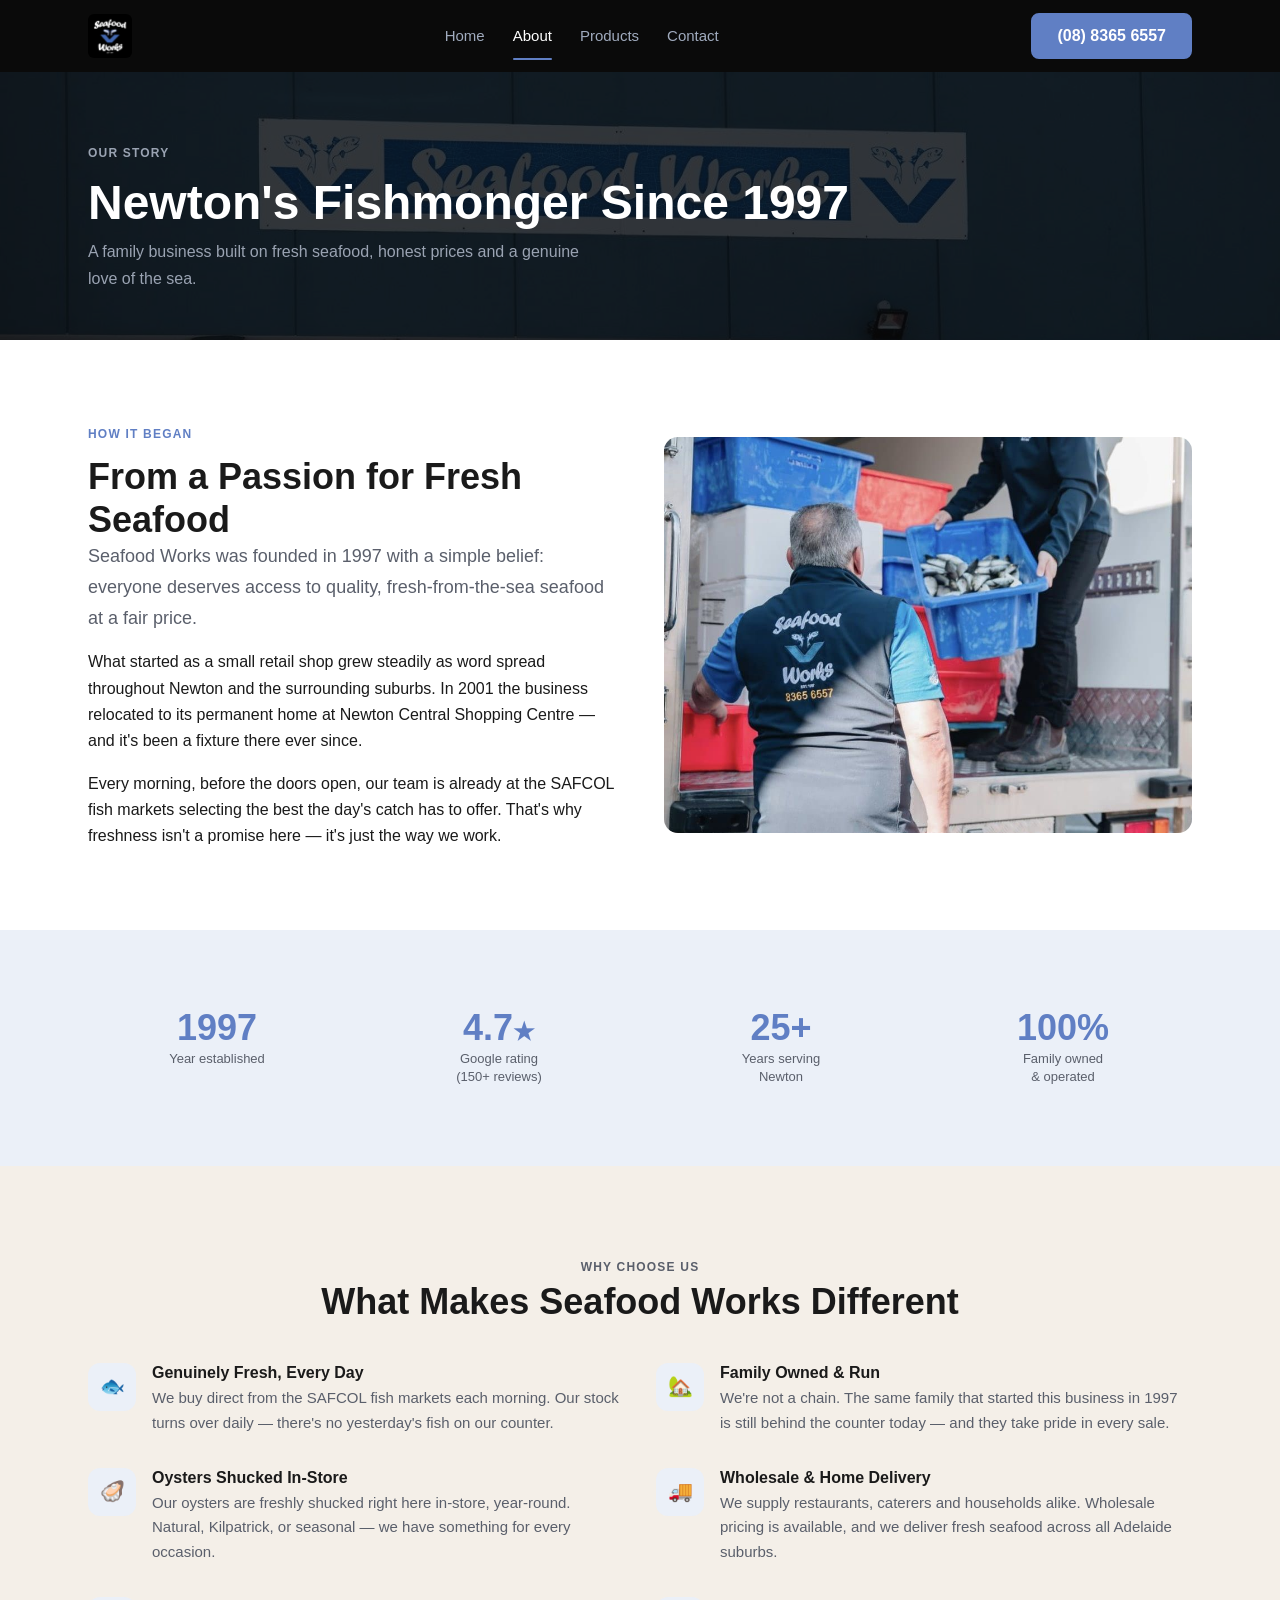
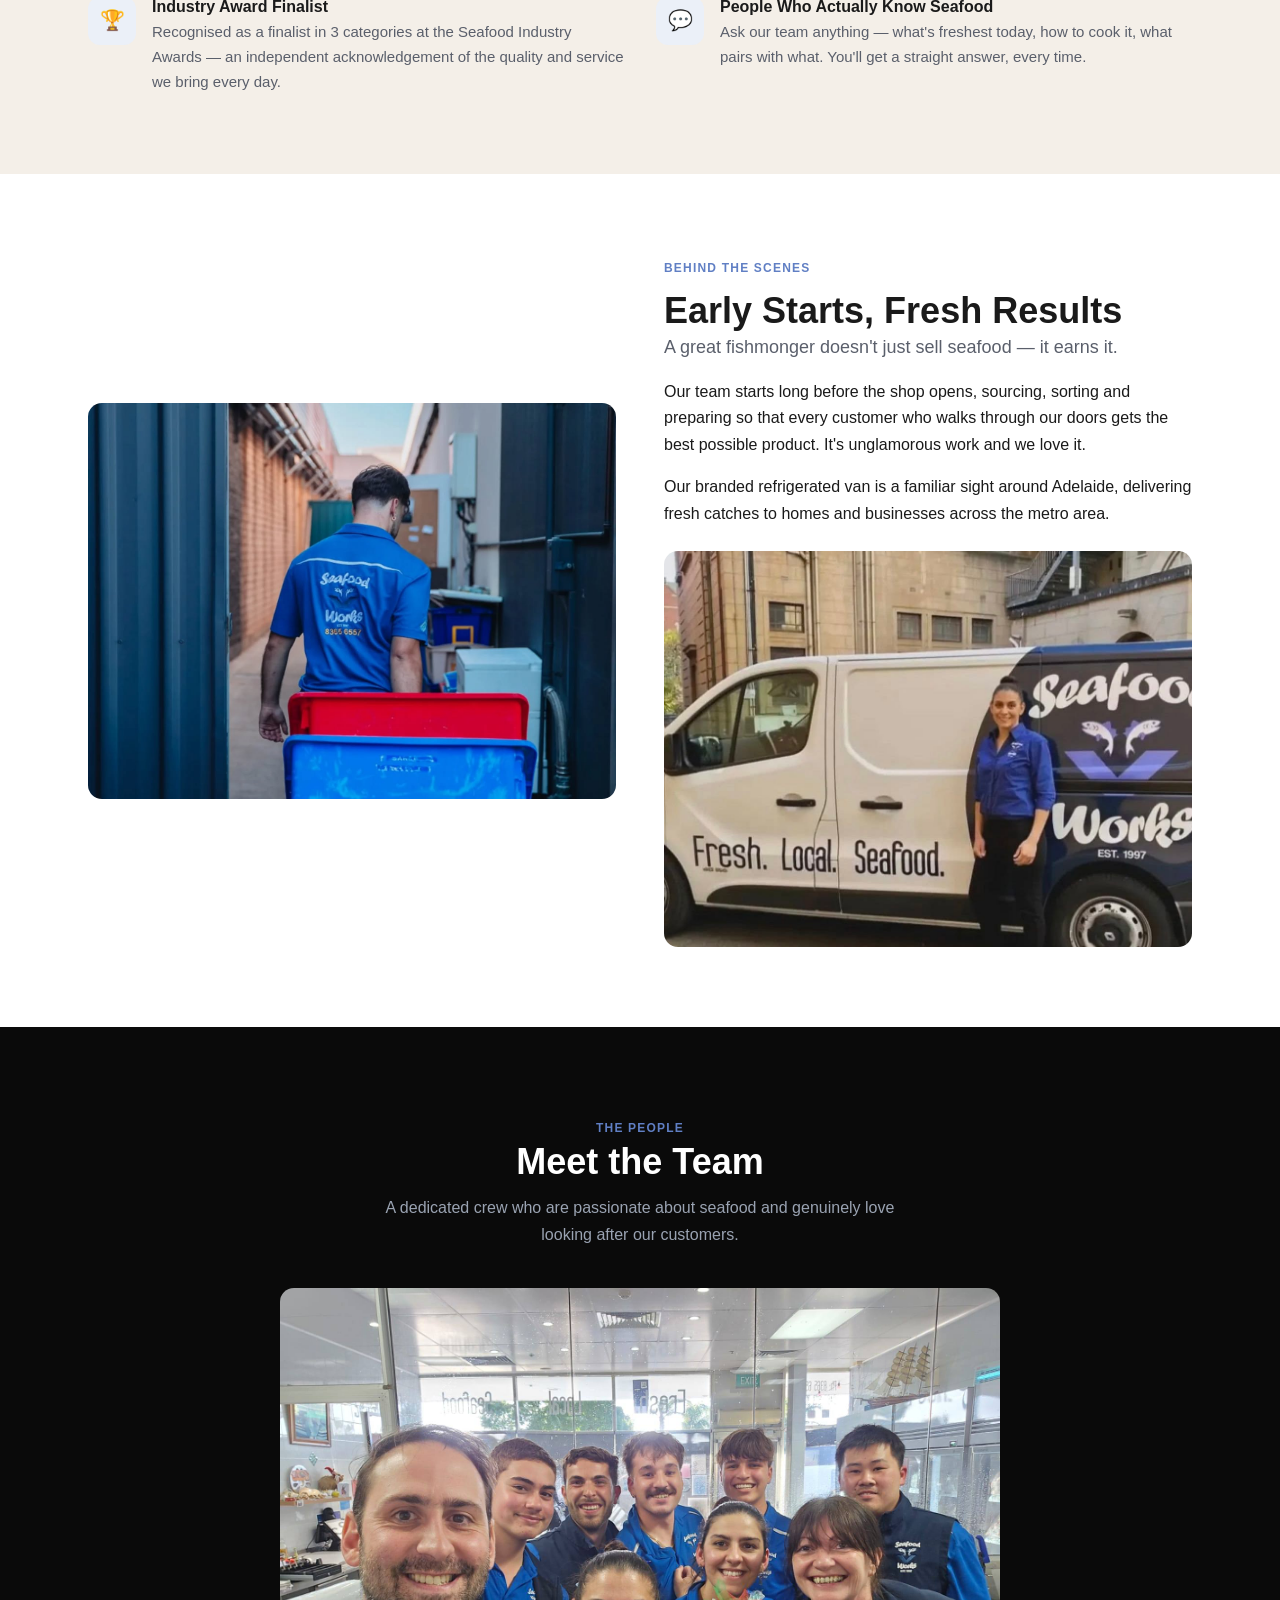
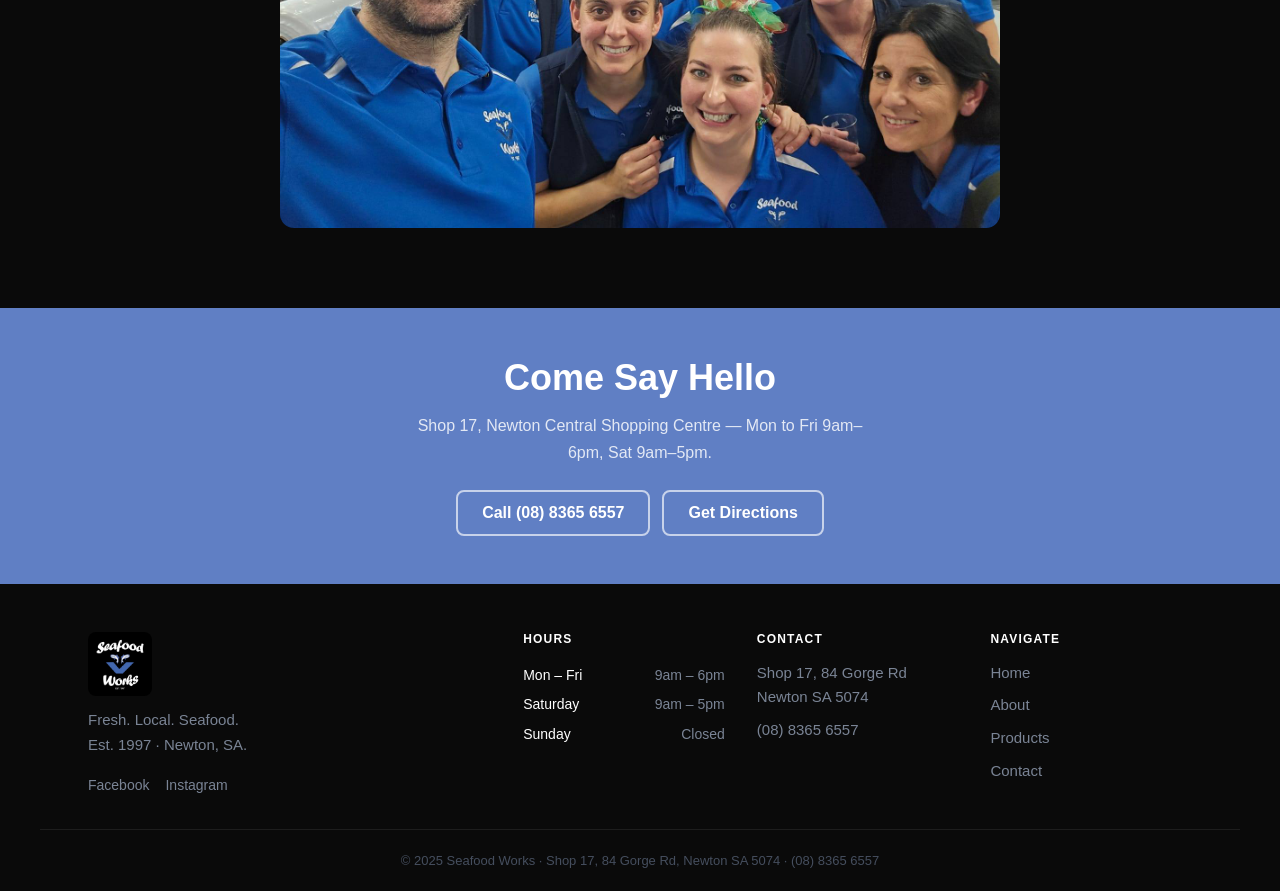
==== about.html @ 878ea4e6 "Initial build: Seafood Works static website Four-page mobile-first site (Home, About, Products, Cont" ====
<!DOCTYPE html>
<html lang="en-AU">
<head>
  <meta charset="UTF-8">
  <meta name="viewport" content="width=device-width, initial-scale=1">
  <title>About Us | Seafood Works Newton SA</title>
  <meta name="description" content="Family-owned and run since 1997, Seafood Works has been Newton's trusted fishmonger for over 25 years. Meet the team behind the fresh catch.">

  <!-- Open Graph -->
  <meta property="og:type"        content="website">
  <meta property="og:locale"      content="en_AU">
  <meta property="og:title"       content="About Seafood Works | Newton's Family Fishmonger Since 1997">
  <meta property="og:description" content="Family-owned and run since 1997. Seafood Works has been Newton's trusted fishmonger for over 25 years — fresh, local, and proud of it.">
  <meta property="og:image"       content="images/team-photo.jpg">
  <meta property="og:url"         content="https://TODO-GITHUB-PAGES-URL/about.html"><!-- TODO: update -->
  <meta name="twitter:card"       content="summary_large_image">

  <link rel="icon" type="image/jpeg" href="images/logo.jpg">
  <link rel="canonical"           href="https://TODO-GITHUB-PAGES-URL/about.html"><!-- TODO: update -->
  <link rel="stylesheet"          href="styles.css">
</head>
<body>

  <a class="skip-link" href="#main-content">Skip to main content</a>

  <!-- ===================== HEADER ===================== -->
  <header class="site-header" id="site-header">
    <div class="container header-inner">

      <a href="index.html" class="logo-link" aria-label="Seafood Works — home">
        <img src="images/logo.jpg" alt="Seafood Works" class="site-logo" width="44" height="44">
      </a>

      <nav class="site-nav" id="site-nav" aria-label="Main navigation">
        <ul class="nav-list">
          <li><a href="index.html"    class="nav-link">Home</a></li>
          <li><a href="about.html"    class="nav-link" aria-current="page">About</a></li>
          <li><a href="products.html" class="nav-link">Products</a></li>
          <li><a href="contact.html"  class="nav-link">Contact</a></li>
        </ul>
      </nav>

      <a href="tel:+61883656557" class="btn-call-header" aria-label="Call Seafood Works">Call</a>

      <button class="hamburger" id="hamburger"
              aria-controls="site-nav" aria-expanded="false" aria-label="Open menu">
        <span class="hamburger-bar" aria-hidden="true"></span>
        <span class="hamburger-bar" aria-hidden="true"></span>
        <span class="hamburger-bar" aria-hidden="true"></span>
      </button>

      <a href="tel:+61883656557" class="btn btn-primary btn-call-desktop">(08) 8365 6557</a>

    </div>
  </header>

  <!-- ===================== MAIN ===================== -->
  <main id="main-content">

    <!-- PAGE HERO -->
    <section class="page-hero" aria-labelledby="page-heading">
      <div class="page-hero-bg"
           style="background-image:url('images/shopfront.jpg');"
           role="img" aria-label="Seafood Works shopfront at Newton Central Shopping Centre"></div>
      <div class="container page-hero-content">
        <p class="eyebrow">Our story</p>
        <h1 id="page-heading">Newton's Fishmonger Since 1997</h1>
        <p>A family business built on fresh seafood, honest prices and a genuine love of the sea.</p>
      </div>
    </section>

    <!-- OUR STORY -->
    <section class="section" aria-labelledby="story-heading">
      <div class="container">
        <div class="story-grid">

          <div>
            <p class="eyebrow">How it began</p>
            <h2 id="story-heading">From a Passion for Fresh Seafood</h2>
            <p class="lead">Seafood Works was founded in 1997 with a simple belief: everyone deserves access to quality, fresh-from-the-sea seafood at a fair price.</p>
            <p>What started as a small retail shop grew steadily as word spread throughout Newton and the surrounding suburbs. In 2001 the business relocated to its permanent home at Newton Central Shopping Centre — and it's been a fixture there ever since.</p>
            <p>Every morning, before the doors open, our team is already at the SAFCOL fish markets selecting the best the day's catch has to offer. That's why freshness isn't a promise here — it's just the way we work.</p>
          </div>

          <div>
            <img src="images/unloading-truck.jpg"
                 alt="Two Seafood Works team members unloading fresh seafood from the refrigerated truck early in the morning"
                 class="story-img"
                 loading="lazy" width="600" height="450">
          </div>

        </div>
      </div>
    </section>

    <!-- STATS STRIP -->
    <section class="section section--ice" aria-label="Key facts">
      <div class="container">
        <div class="stats-strip">
          <div>
            <p class="stat-number">1997</p>
            <p class="stat-label">Year established</p>
          </div>
          <div>
            <p class="stat-number">4.7<span style="font-size:1.5rem;">★</span></p>
            <p class="stat-label">Google rating<br>(150+ reviews)</p>
          </div>
          <div>
            <p class="stat-number">25+</p>
            <p class="stat-label">Years serving<br>Newton</p>
          </div>
          <div>
            <p class="stat-number">100%</p>
            <p class="stat-label">Family owned<br>&amp; operated</p>
          </div>
        </div>
      </div>
    </section>

    <!-- WHAT MAKES US DIFFERENT -->
    <section class="section section--sand" aria-labelledby="different-heading">
      <div class="container">
        <div class="section-header">
          <p class="eyebrow">Why choose us</p>
          <h2 id="different-heading">What Makes Seafood Works Different</h2>
        </div>

        <div class="feature-list">

          <div class="feature-item">
            <div class="feature-icon" aria-hidden="true">🐟</div>
            <div>
              <h3>Genuinely Fresh, Every Day</h3>
              <p>We buy direct from the SAFCOL fish markets each morning. Our stock turns over daily — there's no yesterday's fish on our counter.</p>
            </div>
          </div>

          <div class="feature-item">
            <div class="feature-icon" aria-hidden="true">🏡</div>
            <div>
              <h3>Family Owned &amp; Run</h3>
              <p>We're not a chain. The same family that started this business in 1997 is still behind the counter today — and they take pride in every sale.</p>
            </div>
          </div>

          <div class="feature-item">
            <div class="feature-icon" aria-hidden="true">🦪</div>
            <div>
              <h3>Oysters Shucked In-Store</h3>
              <p>Our oysters are freshly shucked right here in-store, year-round. Natural, Kilpatrick, or seasonal — we have something for every occasion.</p>
            </div>
          </div>

          <div class="feature-item">
            <div class="feature-icon" aria-hidden="true">🚚</div>
            <div>
              <h3>Wholesale &amp; Home Delivery</h3>
              <p>We supply restaurants, caterers and households alike. Wholesale pricing is available, and we deliver fresh seafood across all Adelaide suburbs.</p>
            </div>
          </div>

          <div class="feature-item">
            <div class="feature-icon" aria-hidden="true">🏆</div>
            <div>
              <h3>Industry Award Finalist</h3>
              <p>Recognised as a finalist in 3 categories at the Seafood Industry Awards — an independent acknowledgement of the quality and service we bring every day.</p>
            </div>
          </div>

          <div class="feature-item">
            <div class="feature-icon" aria-hidden="true">💬</div>
            <div>
              <h3>People Who Actually Know Seafood</h3>
              <p>Ask our team anything — what's freshest today, how to cook it, what pairs with what. You'll get a straight answer, every time.</p>
            </div>
          </div>

        </div>
      </div>
    </section>

    <!-- OPERATIONS PHOTOS -->
    <section class="section" aria-labelledby="operations-heading">
      <div class="container">
        <div class="story-grid">

          <div>
            <img src="images/walking-with-stock.jpeg"
                 alt="A Seafood Works team member carrying large fresh seafood stock crates through the back of the store"
                 class="story-img"
                 loading="lazy" width="600" height="600">
          </div>

          <div>
            <p class="eyebrow">Behind the scenes</p>
            <h2 id="operations-heading">Early Starts, Fresh Results</h2>
            <p class="lead">A great fishmonger doesn't just sell seafood — it earns it.</p>
            <p>Our team starts long before the shop opens, sourcing, sorting and preparing so that every customer who walks through our doors gets the best possible product. It's unglamorous work and we love it.</p>
            <p>Our branded refrigerated van is a familiar sight around Adelaide, delivering fresh catches to homes and businesses across the metro area.</p>
            <div style="margin-top:1.5rem;">
              <img src="images/work-vehicle.jpg"
                   alt="Seafood Works branded delivery van showing the Fresh. Local. Seafood. tagline, with a team member standing beside it"
                   style="border-radius:var(--r-lg);width:100%;aspect-ratio:4/3;object-fit:cover;"
                   loading="lazy" width="500" height="375">
            </div>
          </div>

        </div>
      </div>
    </section>

    <!-- TEAM -->
    <section class="section section--dark" aria-labelledby="team-heading">
      <div class="container">
        <div class="section-header">
          <p class="eyebrow" style="color:var(--blue);">The people</p>
          <h2 id="team-heading">Meet the Team</h2>
          <p>A dedicated crew who are passionate about seafood and genuinely love looking after our customers.</p>
        </div>
        <img src="images/team-photo.jpg"
             alt="The full Seafood Works team smiling together inside the shop, all wearing their blue Seafood Works uniforms"
             style="border-radius:var(--r-lg);width:100%;max-width:720px;margin-inline:auto;object-fit:cover;aspect-ratio:4/3;"
             loading="lazy" width="720" height="540">
      </div>
    </section>

    <!-- CTA -->
    <section class="cta-band" aria-labelledby="about-cta-heading">
      <div class="container">
        <h2 id="about-cta-heading">Come Say Hello</h2>
        <p>Shop 17, Newton Central Shopping Centre — Mon to Fri 9am&ndash;6pm, Sat 9am&ndash;5pm.</p>
        <div class="cta-actions">
          <a href="tel:+61883656557" class="btn btn-outline">Call (08) 8365 6557</a>
          <a href="contact.html"     class="btn btn-outline">Get Directions</a>
        </div>
      </div>
    </section>

  </main>

  <!-- ===================== FOOTER ===================== -->
  <footer class="site-footer" aria-label="Site footer">
    <div class="container footer-inner">

      <div class="footer-brand">
        <img src="images/logo.jpg" alt="Seafood Works" class="footer-logo"
             width="64" height="64" loading="lazy">
        <p class="footer-tagline">Fresh. Local. Seafood.<br>Est. 1997 &middot; Newton, SA.</p>
        <div class="footer-social">
          <a href="https://www.facebook.com/seafoodworks/"
             target="_blank" rel="noopener noreferrer"
             aria-label="Seafood Works on Facebook">Facebook</a>
          <a href="https://www.instagram.com/seafoodworksnewton/"
             target="_blank" rel="noopener noreferrer"
             aria-label="Seafood Works on Instagram">Instagram</a>
        </div>
      </div>

      <div class="footer-col">
        <h4>Hours</h4>
        <div class="footer-hours-row"><span class="fh-day">Mon &ndash; Fri</span><span class="fh-time">9am &ndash; 6pm</span></div>
        <div class="footer-hours-row"><span class="fh-day">Saturday</span><span class="fh-time">9am &ndash; 5pm</span></div>
        <div class="footer-hours-row"><span class="fh-day">Sunday</span><span class="fh-time">Closed</span></div>
      </div>

      <div class="footer-col">
        <h4>Contact</h4>
        <address>
          <a href="https://maps.google.com/?q=Shop+17,+84+Gorge+Road,+Newton+SA+5074,+Australia"
             target="_blank" rel="noopener noreferrer">
            Shop 17, 84 Gorge Rd<br>Newton SA 5074
          </a>
          <a href="tel:+61883656557" style="margin-top:.5rem;">(08) 8365 6557</a>
        </address>
      </div>

      <div class="footer-col">
        <h4>Navigate</h4>
        <ul>
          <li><a href="index.html">Home</a></li>
          <li><a href="about.html">About</a></li>
          <li><a href="products.html">Products</a></li>
          <li><a href="contact.html">Contact</a></li>
        </ul>
      </div>

    </div>
    <div class="footer-bottom">
      <div class="container">
        <p>&copy; 2025 Seafood Works &middot; Shop 17, 84 Gorge Rd, Newton SA 5074 &middot;
           <a href="tel:+61883656557" style="color:inherit;">(08) 8365 6557</a></p>
      </div>
    </div>
  </footer>

  <!-- Mobile sticky call bar -->
  <div class="mobile-cta-bar" role="complementary" aria-label="Quick call">
    <a href="tel:+61883656557" aria-label="Call Seafood Works on (08) 8365 6557">
      <svg width="18" height="18" viewBox="0 0 24 24" fill="currentColor" aria-hidden="true">
        <path d="M6.62 10.79c1.44 2.83 3.76 5.14 6.59 6.59l2.2-2.2c.27-.27.67-.36 1.02-.24 1.12.37 2.33.57 3.57.57.55 0 1 .45 1 1V20c0 .55-.45 1-1 1-9.39 0-17-7.61-17-17 0-.55.45-1 1-1h3.5c.55 0 1 .45 1 1 0 1.25.2 2.45.57 3.57.11.35.03.74-.25 1.02l-2.2 2.2z"/>
      </svg>
      Call (08)&nbsp;8365&nbsp;6557
    </a>
  </div>

  <script src="js/nav.js" defer></script>
</body>
</html>
---- styles.css ----
/* ============================================================
   Seafood Works — styles.css
   Mobile-first. Breakpoints: 768px tablet | 1024px desktop
   Brand: black #0A0A0A · blue #607FC4 · sand #F4EFE8
   ============================================================ */

/* 1. Custom properties
   ============================================================ */
:root {
  --black:      #0A0A0A;
  --blue:       #607FC4;
  --blue-dark:  #4F6BAF;
  --blue-light: #EBF0F8;
  --sand:       #F4EFE8;
  --white:      #FFFFFF;
  --text:       #1A1A1A;
  --muted:      #5A5F6B;
  --border:     #DFE3ED;

  --font: -apple-system, BlinkMacSystemFont, 'Segoe UI', Roboto, Oxygen,
          Ubuntu, Cantarell, 'Helvetica Neue', sans-serif;

  --pad:      1.25rem;
  --header-h: 60px;
  --r:        8px;
  --r-lg:     14px;
  --shadow:   0 2px 12px rgba(0,0,0,.08);
  --shadow-lg:0 8px 32px rgba(0,0,0,.14);
  --ease:     .22s ease;
}

/* 2. Reset
   ============================================================ */
*, *::before, *::after { box-sizing: border-box; margin: 0; padding: 0; }

html {
  scroll-behavior: smooth;
  -webkit-text-size-adjust: 100%;
}

body {
  font-family: var(--font);
  font-size: 1rem;        /* 16px keeps iOS from zooming on inputs */
  line-height: 1.65;
  color: var(--text);
  background: var(--white);
  padding-bottom: 68px;  /* room for mobile sticky CTA bar */
}

img     { max-width: 100%; height: auto; display: block; }
a       { color: inherit; text-decoration: none; }
ul      { list-style: none; }
address { font-style: normal; }
p       { margin-bottom: 1rem; }
p:last-child { margin-bottom: 0; }
button  { font-family: inherit; }
input, textarea, select { font-family: inherit; }

/* Skip-to-content link for keyboard users */
.skip-link {
  position: absolute;
  top: -100%;
  left: 0;
  padding: .5rem 1.25rem;
  background: var(--blue);
  color: var(--white);
  font-weight: 600;
  z-index: 300;
  border-radius: 0 0 var(--r) 0;
}
.skip-link:focus { top: 0; }

/* 3. Typography
   ============================================================ */
h1, h2, h3, h4 { line-height: 1.2; font-weight: 700; color: var(--text); }
h1 { font-size: clamp(1.75rem, 5vw,  3rem); }
h2 { font-size: clamp(1.375rem, 4vw, 2.25rem); }
h3 { font-size: clamp(1.1rem, 3vw,   1.375rem); }
h4 { font-size: 1rem; }

.lead {
  font-size: 1.125rem;
  color: var(--muted);
  line-height: 1.7;
}

/* 4. Layout
   ============================================================ */
.container {
  width: 100%;
  max-width: 1200px;
  margin-inline: auto;
  padding-inline: var(--pad);
}

.section        { padding-block: 3.5rem; }
.section--sand  { background: var(--sand); }
.section--ice   { background: var(--blue-light); }
.section--dark  { background: var(--black); color: var(--white); }
.section--dark h2,
.section--dark h3 { color: var(--white); }

.section-header   { text-align: center; margin-bottom: 2.5rem; }
.section-header p { color: var(--muted); max-width: 540px; margin: .75rem auto 0; }
.section--dark .section-header p { color: #9AA3B2; }

/* 5. Buttons
   ============================================================ */
.btn {
  display: inline-flex;
  align-items: center;
  justify-content: center;
  gap: .5rem;
  min-height: 44px;   /* Apple HIG minimum tap target */
  padding: .75rem 1.5rem;
  border-radius: var(--r);
  font: 600 1rem var(--font);
  border: 2px solid transparent;
  cursor: pointer;
  transition: background var(--ease), color var(--ease),
              border-color var(--ease), transform var(--ease);
  white-space: nowrap;
}
.btn:active { transform: scale(.97); }

.btn-primary { background: var(--blue); color: var(--white); border-color: var(--blue); }
.btn-primary:hover,
.btn-primary:focus-visible { background: var(--blue-dark); border-color: var(--blue-dark); }

.btn-outline { background: transparent; color: var(--white); border-color: rgba(255,255,255,.65); }
.btn-outline:hover,
.btn-outline:focus-visible { background: var(--white); color: var(--black); border-color: var(--white); }

.btn-outline-blue { background: transparent; color: var(--blue); border-color: var(--blue); }
.btn-outline-blue:hover,
.btn-outline-blue:focus-visible { background: var(--blue); color: var(--white); }

:focus-visible { outline: 3px solid var(--blue); outline-offset: 3px; }

/* 6. Header
   ============================================================ */
.site-header {
  position: sticky;
  top: 0;
  z-index: 200;
  height: var(--header-h);
  background: var(--black);
  display: flex;
  align-items: center;
  transition: transform .3s ease, box-shadow .3s ease;
}
.site-header.is-scrolled    { box-shadow: 0 2px 20px rgba(0,0,0,.45); }
.site-header.header-hidden  { transform: translateY(-100%); }

.header-inner {
  display: flex;
  align-items: center;
  gap: .75rem;
  height: 100%;
}

.logo-link { display: flex; align-items: center; flex-shrink: 0; }
.site-logo { height: 44px; width: 44px; object-fit: cover; border-radius: 6px; }

/* Mobile: compact "Call" button in header */
.btn-call-header {
  margin-left: auto;
  display: flex;
  align-items: center;
  min-height: 44px;
  padding: 0 .875rem;
  background: var(--blue);
  color: var(--white);
  border-radius: var(--r);
  font-weight: 700;
  font-size: .8125rem;
  white-space: nowrap;
  flex-shrink: 0;
  transition: background var(--ease);
}
.btn-call-header:hover { background: var(--blue-dark); }

/* Desktop full call button (hidden on mobile) */
.btn-call-desktop { display: none; }

/* 7. Hamburger
   ============================================================ */
.hamburger {
  display: flex;
  flex-direction: column;
  justify-content: center;
  align-items: center;
  gap: 5px;
  width: 44px;
  height: 44px;
  background: transparent;
  border: none;
  cursor: pointer;
  padding: 0;
  flex-shrink: 0;
}
.hamburger-bar {
  display: block;
  width: 22px;
  height: 2px;
  background: var(--white);
  border-radius: 2px;
  transition: transform var(--ease), opacity var(--ease);
  transform-origin: center;
}
.hamburger.is-active .hamburger-bar:nth-child(1) { transform: translateY(7px) rotate(45deg); }
.hamburger.is-active .hamburger-bar:nth-child(2) { opacity: 0; transform: scaleX(0); }
.hamburger.is-active .hamburger-bar:nth-child(3) { transform: translateY(-7px) rotate(-45deg); }

/* 8. Mobile nav overlay
   ============================================================ */
.site-nav {
  display: none;
  position: fixed;
  top: var(--header-h);
  inset-inline: 0;
  bottom: 0;
  z-index: 190;
  background: var(--black);
  flex-direction: column;
  align-items: center;
  justify-content: center;
}
.site-nav.is-open { display: flex; }
body.nav-open     { overflow: hidden; }

.nav-list {
  display: flex;
  flex-direction: column;
  align-items: center;
  width: 100%;
}
.nav-link {
  display: flex;
  align-items: center;
  justify-content: center;
  gap: .5rem;
  width: 100%;
  padding: 1.125rem 2rem;
  font-size: 1.5rem;
  font-weight: 700;
  color: #9AA8BF;
  min-height: 60px;
  transition: color var(--ease);
}
.nav-link:hover,
.nav-link[aria-current="page"] { color: var(--white); }

/* Active page dot indicator on mobile */
.nav-link[aria-current="page"]::after {
  content: '';
  display: inline-block;
  width: 6px;
  height: 6px;
  background: var(--blue);
  border-radius: 50%;
  flex-shrink: 0;
}

/* 9. Mobile sticky CTA bar
   ============================================================ */
.mobile-cta-bar {
  position: fixed;
  bottom: 0;
  inset-inline: 0;
  z-index: 180;
  background: var(--blue);
  padding: .625rem var(--pad);
  display: flex;
}
.mobile-cta-bar a {
  display: flex;
  align-items: center;
  justify-content: center;
  gap: .5rem;
  width: 100%;
  min-height: 44px;
  color: var(--white);
  font-weight: 700;
  font-size: 1rem;
}

/* 10. Home hero
   ============================================================ */
.hero {
  position: relative;
  min-height: calc(100vh - var(--header-h));
  min-height: calc(100svh - var(--header-h));
  display: flex;
  align-items: center;
  background: var(--black);
  overflow: hidden;
}
.hero-bg {
  position: absolute;
  inset: 0;
  background-size: cover;
  background-position: center top;
  background-image: url('images/posing-with-tuna.jpeg');
  opacity: .32;
}
.hero-content {
  position: relative;
  z-index: 1;
  color: var(--white);
  padding-block: 2.5rem;
}
.hero-eyebrow {
  display: inline-flex;
  align-items: center;
  gap: .625rem;
  font-size: .8125rem;
  font-weight: 700;
  letter-spacing: .1em;
  text-transform: uppercase;
  color: var(--blue);
  margin-bottom: .875rem;
}
.hero-eyebrow::before {
  content: '';
  display: block;
  width: 20px;
  height: 2px;
  background: var(--blue);
  flex-shrink: 0;
}
.hero h1    { color: var(--white); max-width: 580px; margin-bottom: .875rem; }
.hero .lead { color: #B0BDD4; max-width: 500px; margin-bottom: 1.75rem; }

.hero-actions             { display: flex; flex-direction: column; gap: .75rem; }
.hero-actions .btn        { width: 100%; justify-content: center; }

/* 11. Inner page hero
   ============================================================ */
.page-hero {
  background: var(--black);
  color: var(--white);
  padding-block: 2.75rem 2.25rem;
  position: relative;
  overflow: hidden;
}
.page-hero-bg {
  position: absolute;
  inset: 0;
  background-size: cover;
  background-position: center;
  opacity: .22;
}
.page-hero-content { position: relative; z-index: 1; }
.page-hero h1 { color: var(--white); margin-bottom: .5rem; }
.page-hero p  { color: #9AA3B2; max-width: 520px; margin-top: .5rem; }

/* 12. Eyebrow label
   ============================================================ */
.eyebrow {
  display: inline-flex;
  align-items: center;
  gap: .5rem;
  font-size: .75rem;
  font-weight: 700;
  letter-spacing: .1em;
  text-transform: uppercase;
  color: var(--blue);
  margin-bottom: .625rem;
}

/* 13. Card grid
   ============================================================ */
.card-grid { display: grid; grid-template-columns: 1fr; gap: 1.25rem; }

.card {
  background: var(--white);
  border-radius: var(--r-lg);
  overflow: hidden;
  box-shadow: var(--shadow);
  transition: box-shadow var(--ease), transform var(--ease);
  display: flex;
  flex-direction: column;
}
.card:hover { box-shadow: var(--shadow-lg); transform: translateY(-3px); }

.card-img {
  width: 100%;
  aspect-ratio: 4/3;
  object-fit: cover;
  background: var(--blue-light);
}
.card-body   { padding: 1.25rem; display: flex; flex-direction: column; flex: 1; }
.card-body h3 { margin-bottom: .5rem; }
.card-body p  { color: var(--muted); font-size: .9375rem; flex: 1; }

/* 14. Product tag pill
   ============================================================ */
.product-tag {
  display: inline-block;
  font-size: .6875rem;
  font-weight: 700;
  letter-spacing: .07em;
  text-transform: uppercase;
  color: var(--blue);
  background: var(--blue-light);
  padding: .2rem .6rem;
  border-radius: 4px;
  margin-bottom: .625rem;
}

/* 15. Feature list
   ============================================================ */
.feature-list { display: flex; flex-direction: column; gap: 1.5rem; }

.feature-item { display: flex; gap: 1rem; align-items: flex-start; }
.feature-icon {
  width: 48px;
  height: 48px;
  flex-shrink: 0;
  background: var(--blue-light);
  border-radius: 12px;
  display: flex;
  align-items: center;
  justify-content: center;
  font-size: 1.25rem;
}
.feature-item h3 { font-size: 1rem; margin-bottom: .25rem; }
.feature-item p  { font-size: .9375rem; color: var(--muted); }

/* 16. Hours list
   ============================================================ */
.hours-list li {
  display: flex;
  justify-content: space-between;
  align-items: center;
  padding: .75rem 0;
  border-bottom: 1px solid var(--border);
  font-size: .9375rem;
}
.hours-list li:last-child { border-bottom: none; }
.hours-day    { font-weight: 600; }
.hours-time   { color: var(--muted); }
.hours-closed { color: #C0392B; font-weight: 500; }

/* 17. Contact detail rows
   ============================================================ */
.contact-detail {
  display: flex;
  gap: 1rem;
  align-items: flex-start;
  margin-bottom: 1.375rem;
}
.contact-detail:last-child { margin-bottom: 0; }
.contact-icon {
  width: 44px;
  height: 44px;
  flex-shrink: 0;
  background: var(--blue-light);
  border-radius: 50%;
  display: flex;
  align-items: center;
  justify-content: center;
  font-size: 1.125rem;
}
.contact-detail strong {
  display: block;
  font-size: .75rem;
  text-transform: uppercase;
  letter-spacing: .07em;
  color: var(--muted);
  margin-bottom: .2rem;
}
.contact-detail a   { color: var(--blue); font-weight: 600; font-size: .9375rem; }
.contact-detail a:hover { text-decoration: underline; }
.contact-detail p   { font-size: .9375rem; color: var(--muted); margin: 0; }

/* 18. Map embed
   ============================================================ */
.map-wrap {
  border-radius: var(--r-lg);
  overflow: hidden;
  aspect-ratio: 4/3;
  box-shadow: var(--shadow);
}
.map-wrap iframe { width: 100%; height: 100%; border: none; display: block; }

/* 19. Contact form
   ============================================================ */
.contact-form     { display: flex; flex-direction: column; gap: 1rem; }
.form-group       { display: flex; flex-direction: column; gap: .375rem; }
.form-group label { font-size: .875rem; font-weight: 600; color: var(--text); }
.form-group input,
.form-group textarea {
  width: 100%;
  padding: .75rem 1rem;
  font: 1rem var(--font);   /* 16px minimum prevents iOS auto-zoom */
  color: var(--text);
  background: var(--white);
  border: 1.5px solid var(--border);
  border-radius: var(--r);
  -webkit-appearance: none;
  appearance: none;
  transition: border-color var(--ease);
}
.form-group input:focus,
.form-group textarea:focus {
  outline: none;
  border-color: var(--blue);
  box-shadow: 0 0 0 3px rgba(96,127,196,.18);
}
.form-group textarea { min-height: 130px; resize: vertical; }

/* 20. Stats strip
   ============================================================ */
.stats-strip  { display: grid; grid-template-columns: repeat(2, 1fr); gap: 1.5rem; text-align: center; }
.stat-number  { font-size: 2.25rem; font-weight: 800; color: var(--blue); line-height: 1; margin-bottom: .25rem; }
.stat-label   { font-size: .8125rem; color: var(--muted); font-weight: 500; line-height: 1.4; }

/* 21. Category divider (products page)
   ============================================================ */
.cat-divider {
  display: flex;
  align-items: center;
  gap: 1rem;
  margin-bottom: 1.75rem;
}
.cat-divider h2 { white-space: nowrap; font-size: clamp(1.2rem, 3vw, 1.75rem); }
.cat-divider::after { content: ''; flex: 1; height: 1px; background: var(--border); }

/* 22. Two-column story layout
   ============================================================ */
.story-grid        { display: flex; flex-direction: column; gap: 2rem; }
.story-img {
  border-radius: var(--r-lg);
  width: 100%;
  aspect-ratio: 4/3;
  object-fit: cover;
  object-position: center;
}

/* 23. CTA band
   ============================================================ */
.cta-band { background: var(--blue); padding-block: 3rem; text-align: center; }
.cta-band h2  { color: var(--white); margin-bottom: .875rem; }
.cta-band p   { color: rgba(255,255,255,.82); margin-bottom: 1.5rem; max-width: 480px; margin-inline: auto; }
.cta-actions  { display: flex; flex-direction: column; gap: .75rem; align-items: center; }
.cta-actions .btn { width: 100%; max-width: 320px; }

/* 24. Footer
   ============================================================ */
.site-footer { background: var(--black); color: var(--white); }

.footer-inner {
  display: grid;
  grid-template-columns: 1fr;
  gap: 2rem;
  padding-block: 3rem 2rem;
  border-bottom: 1px solid rgba(255,255,255,.08);
}

/* Brand column */
.footer-brand .footer-logo    { width: 64px; height: 64px; object-fit: cover; border-radius: 8px; margin-bottom: .75rem; }
.footer-brand .footer-tagline { color: #7A8495; font-size: .9375rem; margin-bottom: 1rem; }
.footer-brand .footer-social  { display: flex; gap: 1rem; flex-wrap: wrap; }
.footer-brand .footer-social a {
  color: #7A8495;
  font-size: .875rem;
  font-weight: 500;
  transition: color var(--ease);
  display: inline;
}
.footer-brand .footer-social a:hover { color: var(--white); }

/* Info columns */
.footer-col h4 {
  font-size: .75rem;
  letter-spacing: .1em;
  text-transform: uppercase;
  color: var(--white);
  margin-bottom: .875rem;
}
.footer-col li + li { margin-top: .5rem; }
.footer-col a { color: #7A8495; font-size: .9375rem; display: block; transition: color var(--ease); }
.footer-col a:hover { color: var(--white); }

.footer-hours-row { display: flex; justify-content: space-between; font-size: .875rem; padding: .2rem 0; }
.footer-hours-row .fh-day  { color: var(--white); }
.footer-hours-row .fh-time { color: #7A8495; }

.footer-bottom {
  padding-block: 1.25rem;
  text-align: center;
  font-size: .8125rem;
  color: #454E5E;
}

/* Location link with arrow effect */
.location-link {
  display: inline-flex;
  align-items: center;
  gap: .375rem;
  color: var(--blue);
  font-weight: 600;
  font-size: .9375rem;
  transition: gap var(--ease);
}
.location-link:hover { gap: .625rem; }

/* ============================================================
   TABLET  768px+
   ============================================================ */
@media (min-width: 768px) {
  :root { --pad: 2rem; }

  body              { padding-bottom: 0; }
  .mobile-cta-bar   { display: none; }

  .section          { padding-block: 5rem; }

  .hero-actions           { flex-direction: row; flex-wrap: wrap; }
  .hero-actions .btn      { width: auto; }

  .card-grid              { grid-template-columns: repeat(2, 1fr); gap: 1.5rem; }
  .stats-strip            { grid-template-columns: repeat(4, 1fr); }

  .story-grid             { flex-direction: row; align-items: center; gap: 3rem; }
  .story-grid > *         { flex: 1; }

  .map-wrap               { aspect-ratio: 16/9; }

  .cta-actions            { flex-direction: row; justify-content: center; }
  .cta-actions .btn       { width: auto; max-width: none; }

  .footer-inner           { grid-template-columns: repeat(2, 1fr); }

  .feature-list           { display: grid; grid-template-columns: repeat(2, 1fr); gap: 1.75rem; }
}

/* ============================================================
   DESKTOP  1024px+  (nav becomes horizontal)
   ============================================================ */
@media (min-width: 1024px) {
  :root { --pad: 2.5rem; --header-h: 68px; }

  /* Hide mobile controls */
  .hamburger        { display: none; }
  .btn-call-header  { display: none; }

  /* Show desktop call button */
  .btn-call-desktop { display: inline-flex; }

  /* Horizontal nav */
  .site-nav {
    display: flex !important;  /* overrides mobile display:none */
    position: static;
    background: transparent;
    flex-direction: row;
    align-items: center;
    flex: 1;
    top: auto;
    bottom: auto;
    inset-inline: auto;
  }
  .nav-list {
    flex-direction: row;
    justify-content: center;
    width: auto;
    flex: 1;
    gap: 0;
  }
  .nav-link {
    font-size: .9375rem;
    font-weight: 500;
    padding: .5rem .875rem;
    color: #A0ABBE;
    min-height: auto;
    width: auto;
    letter-spacing: 0;
    position: relative;
  }
  /* Remove mobile dot on desktop */
  .nav-link[aria-current="page"]::after { display: none; }

  .nav-link:hover,
  .nav-link[aria-current="page"] { color: var(--white); }

  /* Desktop: underline for active page */
  .nav-link[aria-current="page"]::before {
    content: '';
    position: absolute;
    bottom: -4px;
    left: .875rem;
    right: .875rem;
    height: 2px;
    background: var(--blue);
    border-radius: 2px;
  }

  .page-hero { padding-block: 4rem 3rem; }

  .card-grid    { grid-template-columns: repeat(3, 1fr); gap: 2rem; }
  .feature-list { grid-template-columns: repeat(2, 1fr); gap: 2rem; }
}

/* ============================================================
   LARGE DESKTOP  1280px+
   ============================================================ */
@media (min-width: 1280px) {
  :root { --pad: 3rem; --header-h: 72px; }

  .footer-inner { grid-template-columns: 2fr 1fr 1fr 1fr; }
}
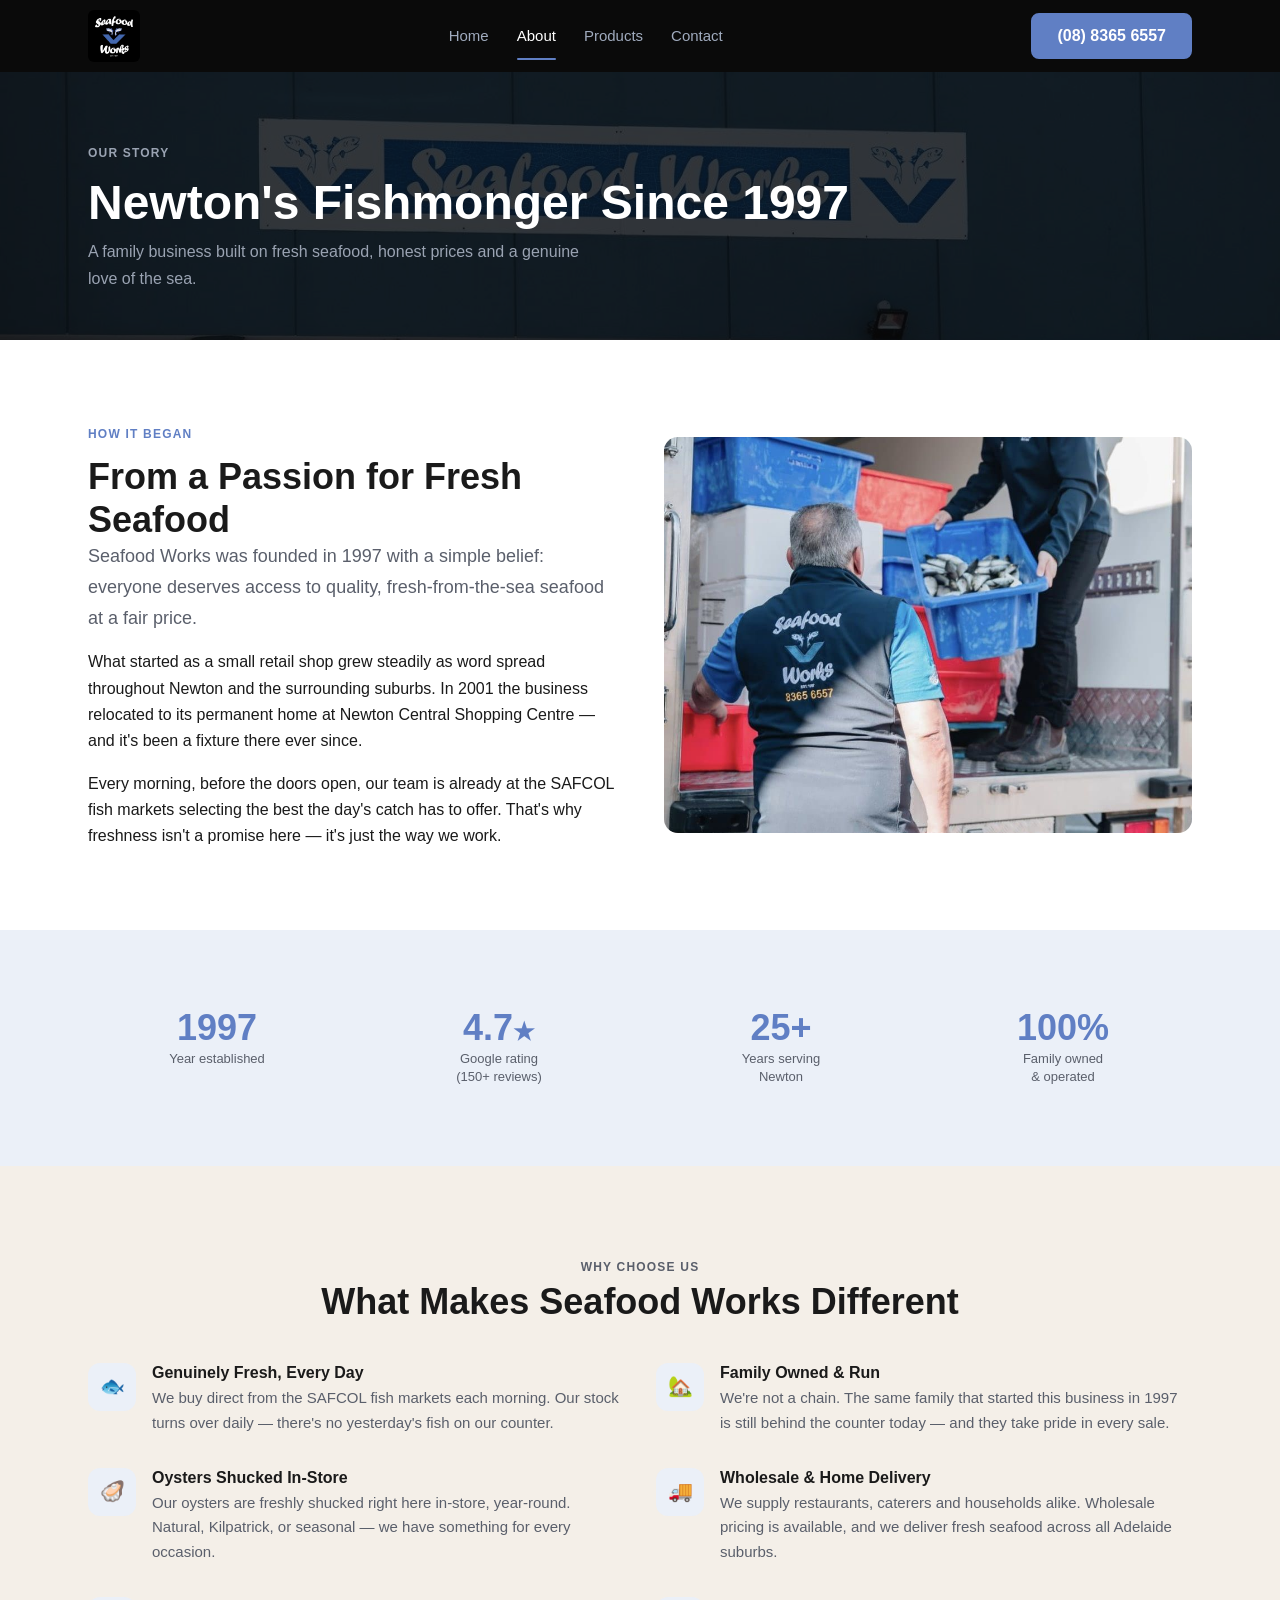
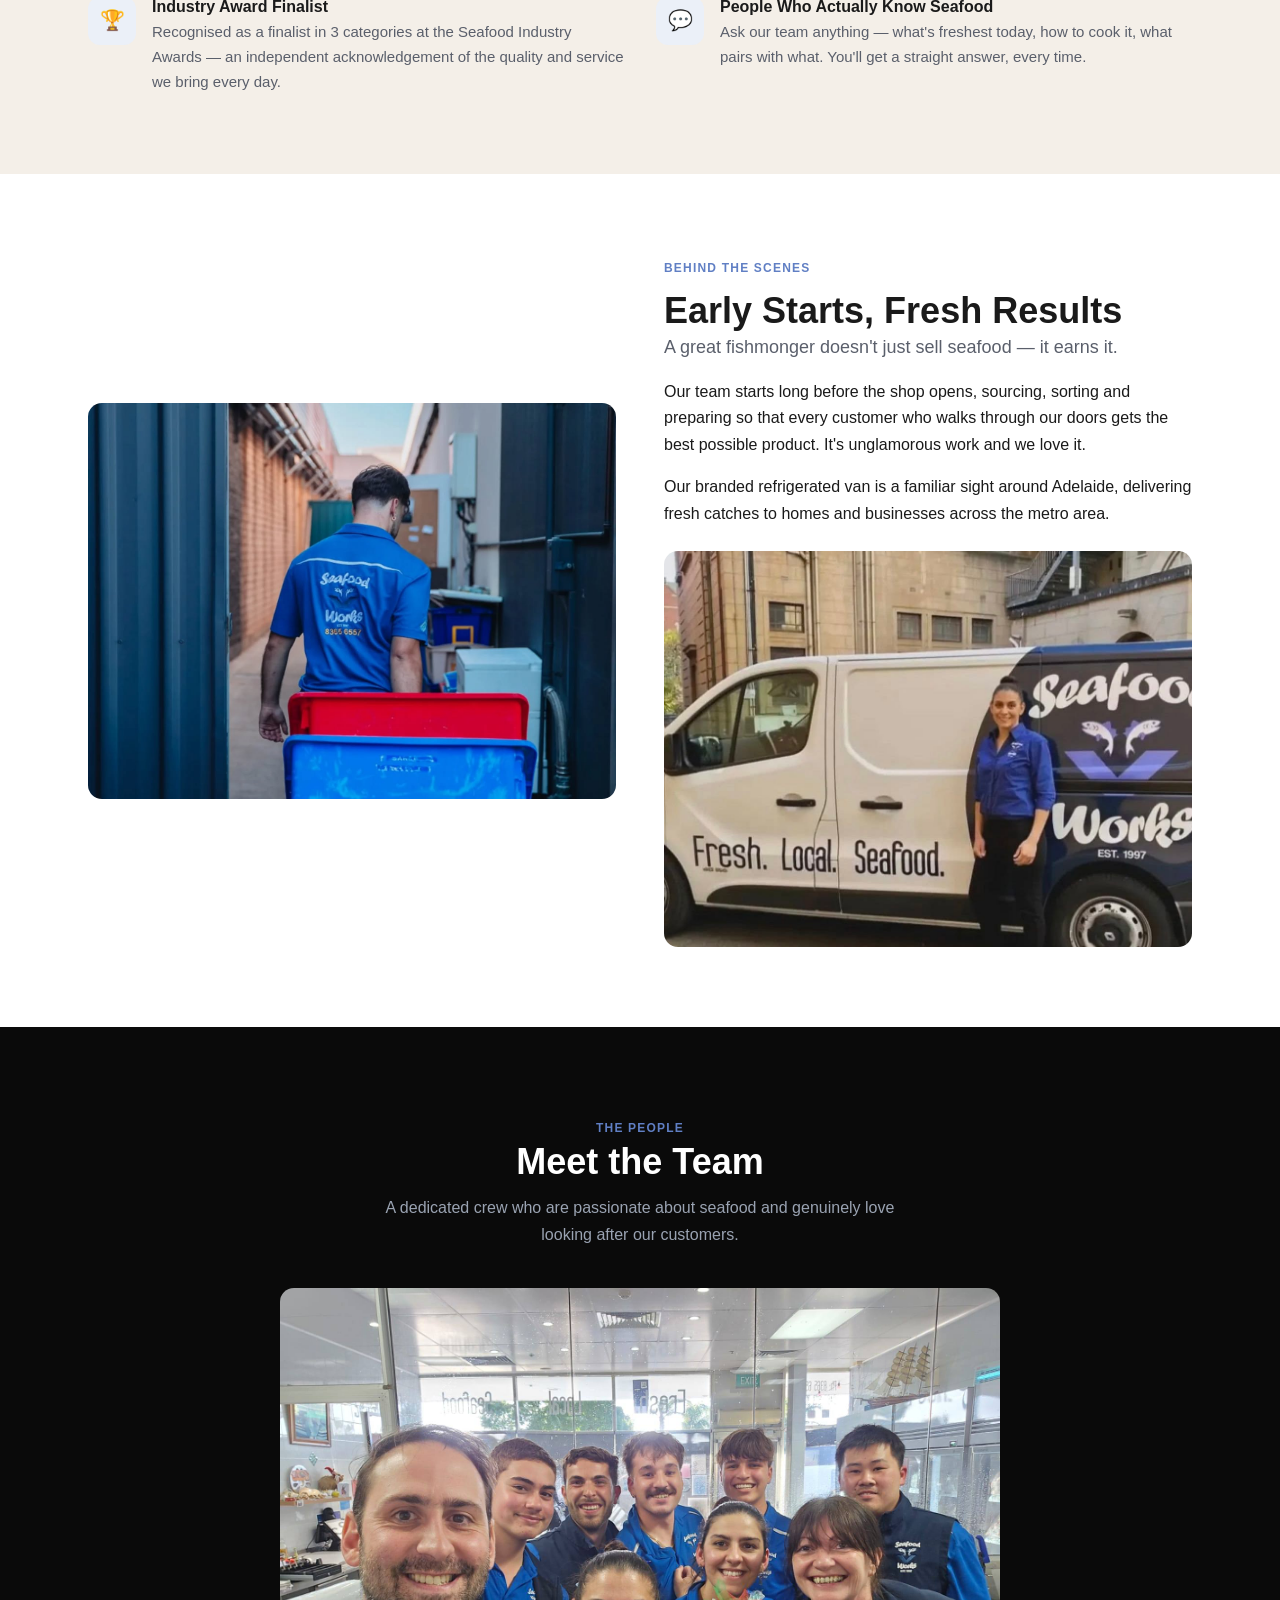
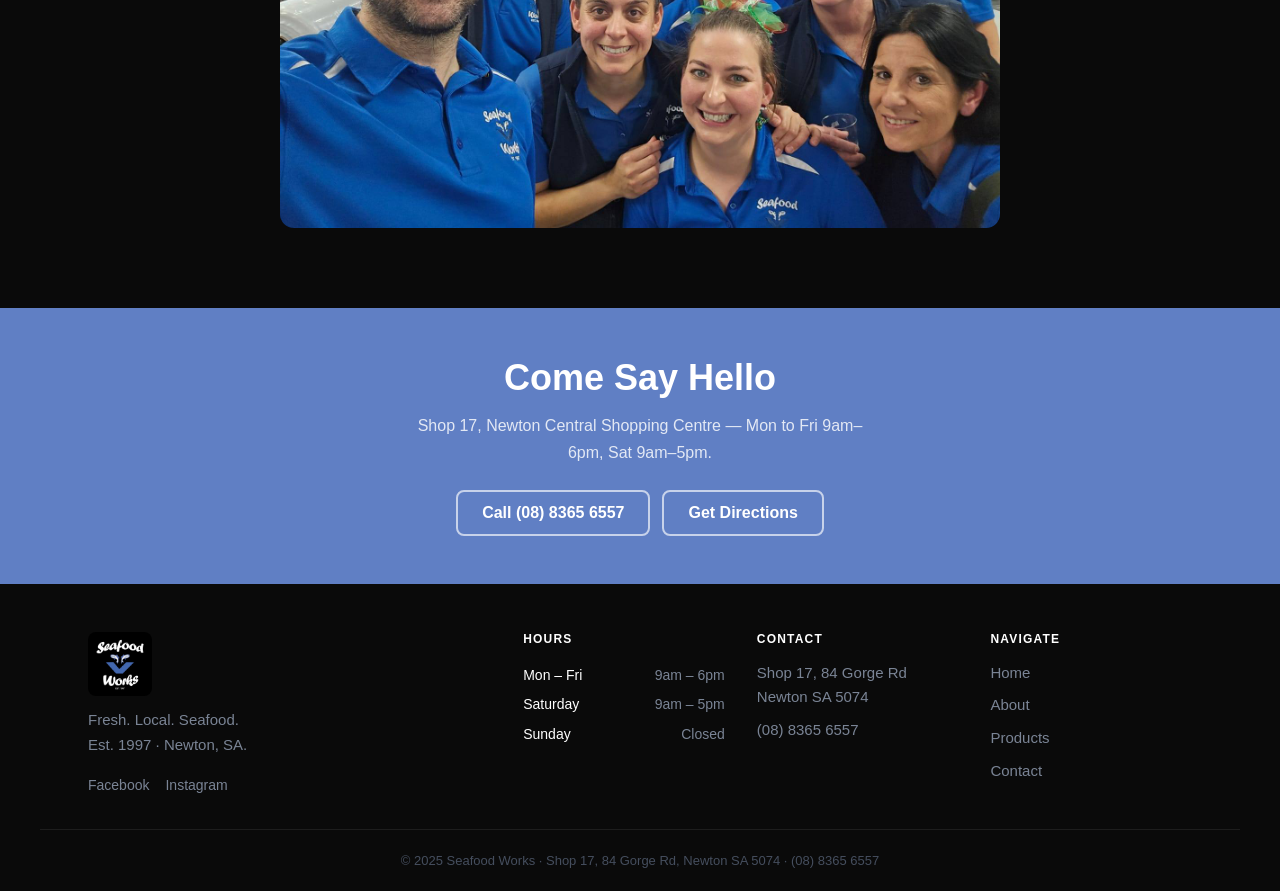
==== commit 1afb78ed: "inc logo size" ====
--- a/about.html
+++ b/about.html
@@ -28,7 +28,7 @@
     <div class="container header-inner">
 
       <a href="index.html" class="logo-link" aria-label="Seafood Works — home">
-        <img src="images/logo.jpg" alt="Seafood Works" class="site-logo" width="44" height="44">
+        <img src="images/logo.jpg" alt="Seafood Works" class="site-logo" width="52" height="52">
       </a>
 
       <nav class="site-nav" id="site-nav" aria-label="Main navigation">
--- a/styles.css
+++ b/styles.css
@@ -160,7 +160,7 @@
 }
 
 .logo-link { display: flex; align-items: center; flex-shrink: 0; }
-.site-logo { height: 44px; width: 44px; object-fit: cover; border-radius: 6px; }
+.site-logo { height: 52px; width: 52px; object-fit: cover; border-radius: 6px; }
 
 /* Mobile: compact "Call" button in header */
 .btn-call-header {
